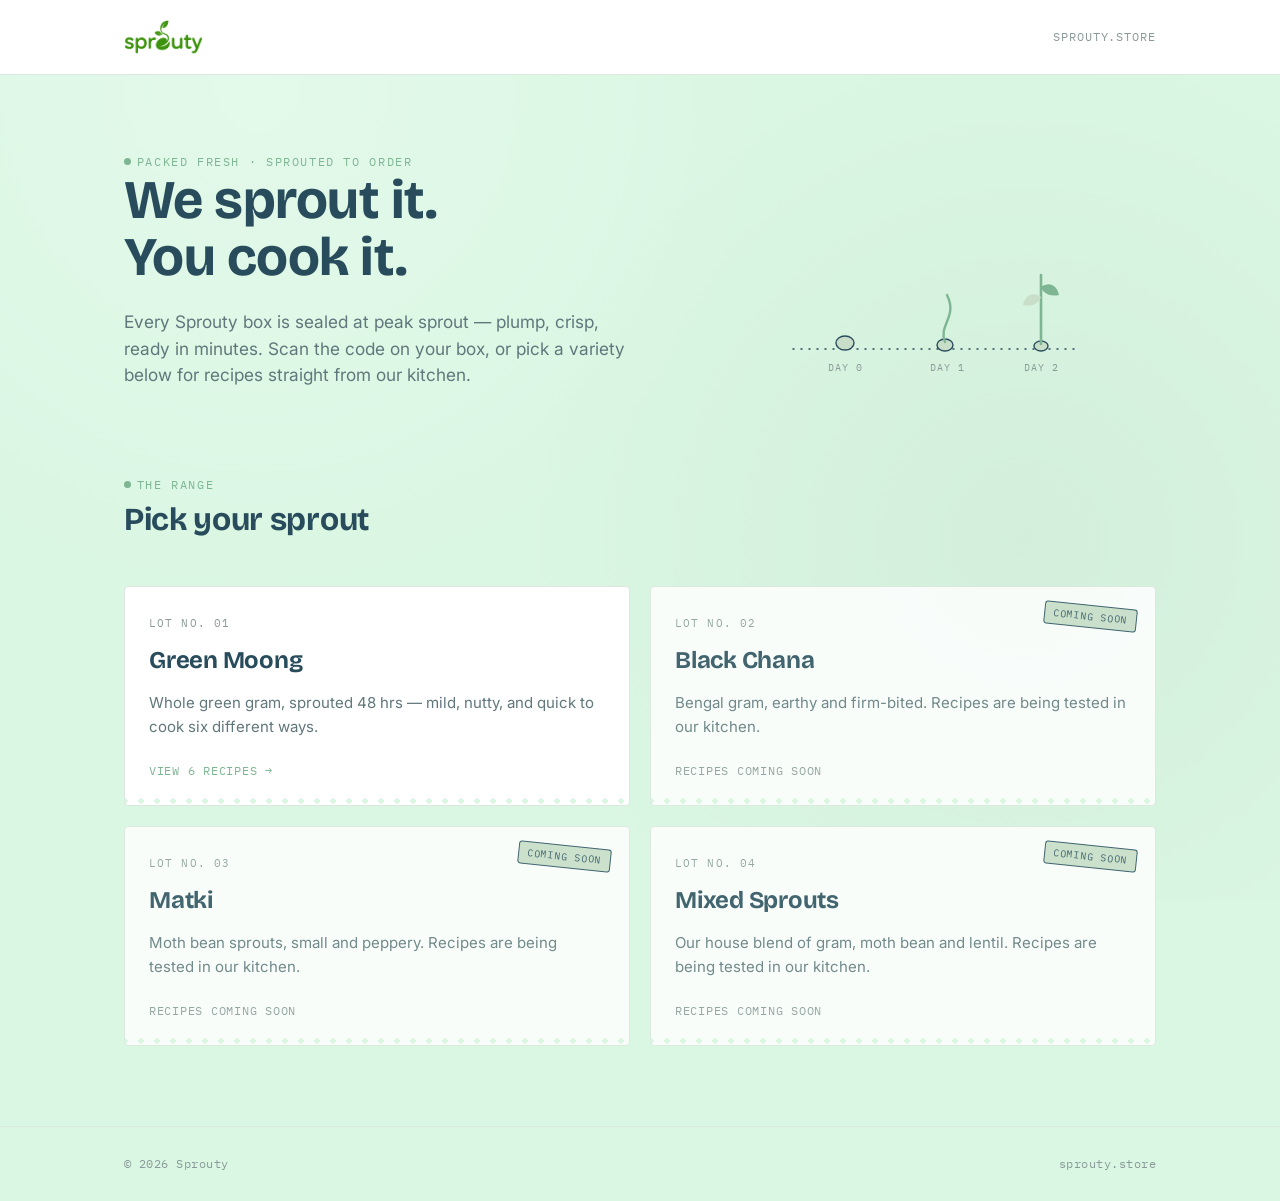
==== index.html @ 5dbc137a "Initial commit of Sprouty website Co-Authored-By: Claude Sonnet 5 <noreply@anthropic.com>" ====
<!doctype html>
<html lang="en">
<head>
<meta charset="utf-8">
<meta name="viewport" content="width=device-width, initial-scale=1">
<title>Sprouty — Fresh Sprouts, Simple Recipes</title>
<meta name="description" content="Sprouty packs living, ready-to-cook sprouts. Pick a variety to find recipes straight from our kitchen.">
<link rel="icon" href="asset/img/favicon.ico" sizes="any">
<link rel="icon" type="image/png" sizes="16x16" href="asset/img/favicon-16x16.png">
<link rel="icon" type="image/png" sizes="32x32" href="asset/img/favicon-32x32.png">
<link rel="icon" type="image/png" sizes="192x192" href="asset/img/favicon-192x192.png">
<link rel="apple-touch-icon" sizes="180x180" href="asset/img/favicon-180x180.png">
<link rel="preconnect" href="https://fonts.googleapis.com">
<link rel="preconnect" href="https://fonts.gstatic.com" crossorigin>
<link href="https://fonts.googleapis.com/css2?family=Bricolage+Grotesque:opsz,wght@12..96,400..800&family=IBM+Plex+Mono:wght@400;600&family=Inter:wght@400;500;600&display=swap" rel="stylesheet">
<link rel="stylesheet" href="css/style.css">
</head>
<body>

<header class="site-header">
  <div class="wrap">
    <a class="brand" href="index.html">
      <img src="asset/img/sprouty_logo.png" alt="Sprouty" class="brand-logo">
    </a>
    <span class="header-tag">sprouty.store</span>
  </div>
</header>

<section class="hero">
  <div class="wrap">
    <div>
      <span class="kicker">Packed fresh · sprouted to order</span>
      <h1>We sprout it.<br>You cook it.</h1>
      <p class="lede">Every Sprouty box is sealed at peak sprout — plump, crisp, ready in minutes. Scan the code on your box, or pick a variety below for recipes straight from our kitchen.</p>
    </div>
    <div class="hero-art">
      <svg viewBox="0 0 320 220" role="img" aria-label="A seed growing into a sprout over three days">
        <line x1="18" y1="182" x2="302" y2="182" stroke="#284c5c" stroke-width="1.5" stroke-dasharray="1 7" stroke-linecap="round"/>

        <ellipse cx="70" cy="176" rx="9" ry="7" fill="#c9dec9" stroke="#284c5c" stroke-width="1.4"/>
        <text x="70" y="204" text-anchor="middle" font-family="IBM Plex Mono, monospace" font-size="10" fill="#8a9a98" letter-spacing="1">DAY 0</text>

        <ellipse cx="170" cy="178" rx="8" ry="6" fill="#c9dec9" stroke="#284c5c" stroke-width="1.4"/>
        <path d="M170,175 C163,158 183,150 172,128" fill="none" stroke="#7eb693" stroke-width="2.4" stroke-linecap="round" class="shoot"/>
        <text x="172" y="204" text-anchor="middle" font-family="IBM Plex Mono, monospace" font-size="10" fill="#8a9a98" letter-spacing="1">DAY 1</text>

        <ellipse cx="266" cy="179" rx="7" ry="5" fill="#c9dec9" stroke="#284c5c" stroke-width="1.4"/>
        <path d="M266,177 C266,150 266,130 266,108" fill="none" stroke="#7eb693" stroke-width="2.6" stroke-linecap="round" class="shoot"/>
        <path d="M266,130 C258,124 250,128 248,138 258,140 264,136 266,130z" fill="#c9dec9"/>
        <path d="M266,120 C274,114 282,118 284,128 274,130 268,126 266,120z" fill="#7eb693"/>
        <text x="266" y="204" text-anchor="middle" font-family="IBM Plex Mono, monospace" font-size="10" fill="#8a9a98" letter-spacing="1">DAY 2</text>
      </svg>
    </div>
  </div>
</section>

<section class="products">
  <div class="wrap">
    <div class="section-head">
      <div>
        <span class="kicker">The range</span>
        <h2>Pick your sprout</h2>
      </div>
    </div>

    <div class="grid">
      <a class="card" href="moong.html">
        <span class="card-eyebrow">Lot No. 01</span>
        <h3>Green Moong</h3>
        <p>Whole green gram, sprouted 48 hrs — mild, nutty, and quick to cook six different ways.</p>
        <span class="card-cta">View 6 recipes →</span>
      </a>

      <div class="card is-soon">
        <span class="stamp">Coming soon</span>
        <span class="card-eyebrow">Lot No. 02</span>
        <h3>Black Chana</h3>
        <p>Bengal gram, earthy and firm-bited. Recipes are being tested in our kitchen.</p>
        <span class="card-cta">Recipes coming soon</span>
      </div>

      <div class="card is-soon">
        <span class="stamp">Coming soon</span>
        <span class="card-eyebrow">Lot No. 03</span>
        <h3>Matki</h3>
        <p>Moth bean sprouts, small and peppery. Recipes are being tested in our kitchen.</p>
        <span class="card-cta">Recipes coming soon</span>
      </div>

      <div class="card is-soon">
        <span class="stamp">Coming soon</span>
        <span class="card-eyebrow">Lot No. 04</span>
        <h3>Mixed Sprouts</h3>
        <p>Our house blend of gram, moth bean and lentil. Recipes are being tested in our kitchen.</p>
        <span class="card-cta">Recipes coming soon</span>
      </div>
    </div>
  </div>
</section>

<footer class="site-footer">
  <div class="wrap">
    <span>© 2026 Sprouty</span>
    <span>sprouty.store</span>
  </div>
</footer>

</body>
</html>
---- css/style.css ----
/* ============================================================
   Sprouty — design tokens
   Identity: seed-packet / kraft-paper packaging label.
   The QR code lives on a physical box, so the whole site borrows
   the visual language of that box: kraft paper, ink stamps,
   perforated tear-edges, stencil-numbered lots.
   ============================================================ */

:root {
  /* color */
  --kraft: #1ecf5529;      /* main page / hero background */
  --kraft-deep: #c9dec9;   /* light-green sections */
  --paper-light: #ffffff;  /* card / header / input bg */
  --ink: #60777c;          /* primary body text */
  --ink-soft: #8a9a98;     /* secondary / muted / placeholder text */
  --moss: #7eb693;         /* primary green: links, primary icons, logo */
  --moss-dark: #284c5c;    /* dark blue-green: headings, important icons, link hover, badge/nav text */
  --sprout: #7eb693;       /* icon accent, aliased to primary green */
  --sprout-light: #c9dec9; /* light green: badge/tag bg, input borders */
  --stamp: #284c5c;        /* "coming soon" badge text/border */
  --line: #dde7df;         /* card / input borders */
  --btn-primary-bg: #f7d568;
  --btn-primary-text: #284c5c;
  --btn-primary-hover-bg: #ebc556;

  /* type */
  --font-display: "Bricolage Grotesque", "Segoe UI", system-ui, sans-serif;
  --font-body: "Inter", "Segoe UI", system-ui, sans-serif;
  --font-mono: "IBM Plex Mono", "Courier New", monospace;

  --container: 1080px;
}

* {
  box-sizing: border-box;
}

html {
  scroll-behavior: smooth;
}

@media (prefers-reduced-motion: reduce) {
  html {
    scroll-behavior: auto;
  }
  * {
    animation-duration: 0.001ms !important;
    animation-iteration-count: 1 !important;
    transition-duration: 0.001ms !important;
  }
}

body {
  margin: 0;
  background: var(--kraft);
  color: var(--ink);
  font-family: var(--font-body);
  font-size: 16px;
  line-height: 1.55;
  -webkit-font-smoothing: antialiased;
}

/* subtle kraft-paper texture via layered gradients, no image assets */
body {
  background-image:
    radial-gradient(circle at 20% 10%, rgba(255, 255, 255, 0.25), transparent 40%),
    radial-gradient(circle at 80% 60%, rgba(0, 0, 0, 0.03), transparent 45%);
  background-attachment: fixed;
}

h1, h2, h3 {
  font-family: var(--font-display);
  color: var(--moss-dark);
  margin: 0 0 0.4em;
  letter-spacing: -0.01em;
}

p {
  margin: 0 0 1em;
}

a {
  color: inherit;
}

.wrap {
  max-width: var(--container);
  margin: 0 auto;
  padding: 0 24px;
}

/* --- kicker / stamp labels --- */
.kicker {
  display: inline-flex;
  align-items: center;
  gap: 0.5em;
  font-family: var(--font-mono);
  font-size: 0.72rem;
  letter-spacing: 0.14em;
  text-transform: uppercase;
  color: var(--moss);
}

.kicker::before {
  content: "";
  width: 7px;
  height: 7px;
  border-radius: 50%;
  background: var(--sprout);
  flex-shrink: 0;
}

/* --- header --- */
.site-header {
  background: var(--paper-light);
  border-bottom: 1px solid var(--line);
}

.site-header .wrap {
  display: flex;
  align-items: center;
  justify-content: space-between;
  padding-top: 20px;
  padding-bottom: 20px;
  gap: 16px;
}

.brand {
  display: flex;
  align-items: center;
  gap: 10px;
  text-decoration: none;
  font-family: var(--font-display);
  font-weight: 700;
  font-size: 1.35rem;
  color: var(--moss);
}

.brand-logo {
  height: 34px;
  width: auto;
  flex-shrink: 0;
}

.header-tag {
  font-family: var(--font-mono);
  font-size: 0.72rem;
  letter-spacing: 0.08em;
  color: var(--ink-soft);
  text-transform: uppercase;
}

.back-link {
  display: inline-flex;
  align-items: center;
  gap: 6px;
  text-decoration: none;
  font-family: var(--font-mono);
  font-size: 0.8rem;
  letter-spacing: 0.06em;
  text-transform: uppercase;
  color: var(--moss);
  border-bottom: 1px solid transparent;
}

.back-link:hover,
.back-link:focus-visible {
  color: var(--moss-dark);
  border-color: var(--moss-dark);
}

/* --- focus visibility --- */
a:focus-visible,
button:focus-visible {
  outline: 2px solid var(--moss-dark);
  outline-offset: 3px;
}

/* --- hero --- */
.hero {
  padding: 72px 0 56px;
}

.hero .wrap {
  display: grid;
  grid-template-columns: 1.1fr 0.9fr;
  gap: 48px;
  align-items: center;
}

.hero h1 {
  font-size: clamp(2.2rem, 4.5vw, 3.4rem);
  line-height: 1.06;
  max-width: 12ch;
}

.hero p.lede {
  font-size: 1.08rem;
  color: var(--ink);
  max-width: 46ch;
  margin-top: 18px;
}

.hero-art {
  display: flex;
  justify-content: center;
}

.hero-art svg {
  width: min(100%, 320px);
  height: auto;
}

/* growth wobble on the hero mark, off by default reduced-motion */
.hero-art .shoot {
  transform-origin: bottom center;
  animation: sway 6s ease-in-out infinite;
}

@keyframes sway {
  0%, 100% { transform: rotate(-1.5deg); }
  50% { transform: rotate(1.5deg); }
}

/* --- section label row --- */
.section-head {
  display: flex;
  align-items: baseline;
  justify-content: space-between;
  gap: 16px;
  margin-bottom: 28px;
  flex-wrap: wrap;
}

.section-head h2 {
  font-size: clamp(1.5rem, 3vw, 2rem);
}

/* --- product grid --- */
.products {
  padding: 8px 0 80px;
}

.grid {
  display: grid;
  grid-template-columns: repeat(2, 1fr);
  gap: 20px;
}

.card {
  position: relative;
  background: var(--paper-light);
  border-radius: 4px;
  padding: 28px 24px 24px;
  text-decoration: none;
  color: var(--ink);
  display: flex;
  flex-direction: column;
  gap: 10px;
  min-height: 220px;
  transition: transform 0.18s ease, box-shadow 0.18s ease, border-color 0.18s ease;
  border: 1px solid var(--line);
}

/* perforated tear-edge along the bottom of every card, the site's
   recurring signature motif borrowed from a seed-packet flap */
.card::after {
  content: "";
  position: absolute;
  left: 0;
  right: 0;
  bottom: -1px;
  height: 10px;
  background-image: radial-gradient(circle, var(--kraft) 2.6px, transparent 2.7px);
  background-size: 16px 16px;
  background-position: 8px center;
}

a.card:hover,
a.card:focus-visible {
  transform: translateY(-3px);
  border-color: var(--moss-dark);
  box-shadow: 0 10px 24px rgba(96, 119, 124, 0.14);
}

a.card:hover .card-cta,
a.card:focus-visible .card-cta {
  color: var(--moss-dark);
}

.card-eyebrow {
  font-family: var(--font-mono);
  font-size: 0.7rem;
  letter-spacing: 0.1em;
  text-transform: uppercase;
  color: var(--ink-soft);
}

.card h3 {
  font-size: 1.5rem;
  margin-bottom: 2px;
}

.card p {
  color: var(--ink);
  font-size: 0.94rem;
  margin-bottom: 0;
}

.card-cta {
  margin-top: auto;
  font-family: var(--font-mono);
  font-size: 0.78rem;
  letter-spacing: 0.06em;
  text-transform: uppercase;
  color: var(--moss);
  padding-top: 12px;
}

.card.is-soon {
  color: var(--ink-soft);
  cursor: default;
  opacity: 0.85;
}

.card.is-soon .card-cta {
  color: var(--ink-soft);
}

.stamp {
  position: absolute;
  top: 18px;
  right: 18px;
  background: var(--sprout-light);
  border: 1.5px solid var(--stamp);
  color: var(--stamp);
  font-family: var(--font-mono);
  font-size: 0.62rem;
  letter-spacing: 0.08em;
  text-transform: uppercase;
  padding: 3px 8px;
  border-radius: 3px;
  transform: rotate(6deg);
}

/* --- footer --- */
.site-footer {
  border-top: 1px solid var(--line);
  padding: 28px 0;
}

.site-footer .wrap {
  display: flex;
  justify-content: space-between;
  align-items: center;
  flex-wrap: wrap;
  gap: 10px;
  font-family: var(--font-mono);
  font-size: 0.76rem;
  letter-spacing: 0.04em;
  color: var(--ink-soft);
}

/* ============================================================
   Moong recipe page
   ============================================================ */

.page-intro {
  padding: 44px 0 8px;
}

.page-intro h1 {
  font-size: clamp(2rem, 4vw, 2.8rem);
  max-width: 16ch;
}

.page-intro p.lede {
  color: var(--ink);
  max-width: 56ch;
  font-size: 1.05rem;
}

/* quick-jump strip */
.jumpnav {
  position: sticky;
  top: 0;
  z-index: 5;
  border-top: 1px solid var(--line);
  border-bottom: 1px solid var(--line);
  padding: 12px 0;
  margin: 24px 0 8px;
}

.jumpnav .wrap {
  display: flex;
  gap: 10px;
  overflow-x: auto;
  scrollbar-width: thin;
  padding-bottom: 2px;
}

.jumpnav a {
  flex-shrink: 0;
  display: inline-flex;
  align-items: center;
  gap: 8px;
  font-family: var(--font-mono);
  font-size: 0.76rem;
  letter-spacing: 0.04em;
  text-transform: uppercase;
  text-decoration: none;
  color: var(--moss-dark);
  background: var(--paper-light);
  border: 1px solid var(--line);
  border-radius: 999px;
  padding: 7px 14px 7px 10px;
  scroll-snap-align: start;
}

.jumpnav a:hover,
.jumpnav a:focus-visible {
  color: var(--moss);
  background: var(--sprout-light);
  border-color: var(--moss);
}

.jumpnav .num {
  font-weight: 700;
  color: var(--sprout);
}

/* recipe sections */
.recipe {
  padding: 56px 0;
  border-bottom: 1px dashed var(--line);
  scroll-margin-top: 64px;
}

.recipe:nth-of-type(odd) {
  background: white;
}

.recipe:nth-of-type(even) {
  background: white;
}

.recipe-head {
  display: flex;
  align-items: flex-start;
  gap: 18px;
  margin-bottom: 28px;
}

.recipe-icon {
  width: 56px;
  height: 56px;
  flex-shrink: 0;
  border-radius: 50%;
  background: var(--paper-light);
  border: 1px solid var(--line);
  display: flex;
  align-items: center;
  justify-content: center;
}

.recipe-icon svg {
  width: 30px;
  height: 30px;
}

.recipe-head .kicker {
  margin-bottom: 6px;
}

.recipe-head h2 {
  font-size: clamp(1.4rem, 3vw, 1.9rem);
}

.recipe-body {
  display: grid;
  grid-template-columns: 0.85fr 1.15fr;
  gap: 40px;
}

.recipe-body h3 {
  font-family: var(--font-mono);
  font-size: 0.78rem;
  letter-spacing: 0.1em;
  text-transform: uppercase;
  color: var(--ink-soft);
  margin-bottom: 14px;
}

.ingredients ul {
  list-style: none;
  margin: 0;
  padding: 0;
  display: flex;
  flex-direction: column;
  gap: 9px;
}

.ingredients li {
  position: relative;
  padding-left: 20px;
  font-size: 0.96rem;
}

.ingredients li::before {
  content: "";
  position: absolute;
  left: 0;
  top: 0.5em;
  width: 7px;
  height: 7px;
  background: var(--sprout);
  border-radius: 1px;
  transform: rotate(45deg);
}

.method ol {
  margin: 0;
  padding: 0;
  list-style: none;
  counter-reset: step;
  display: flex;
  flex-direction: column;
  gap: 14px;
}

.method li {
  counter-increment: step;
  position: relative;
  padding-left: 34px;
  font-size: 0.98rem;
}

.method li::before {
  content: counter(step, decimal-leading-zero);
  position: absolute;
  left: 0;
  top: -1px;
  font-family: var(--font-mono);
  font-size: 0.74rem;
  color: var(--moss);
  border: 1px solid var(--moss);
  border-radius: 50%;
  width: 22px;
  height: 22px;
  display: flex;
  align-items: center;
  justify-content: center;
}

/* ============================================================
   Responsive
   ============================================================ */

@media (max-width: 780px) {
  .hero .wrap {
    grid-template-columns: 1fr;
    gap: 28px;
  }

  .hero-art {
    order: -1;
  }

  .hero-art svg {
    width: 200px;
  }

  .grid {
    grid-template-columns: 1fr;
  }

  .recipe-body {
    grid-template-columns: 1fr;
    gap: 24px;
  }
}

@media (max-width: 480px) {
  .site-header .wrap {
    padding-top: 16px;
    padding-bottom: 16px;
  }

  .hero {
    padding: 44px 0 36px;
  }

  .recipe {
    padding: 40px 0;
  }
}
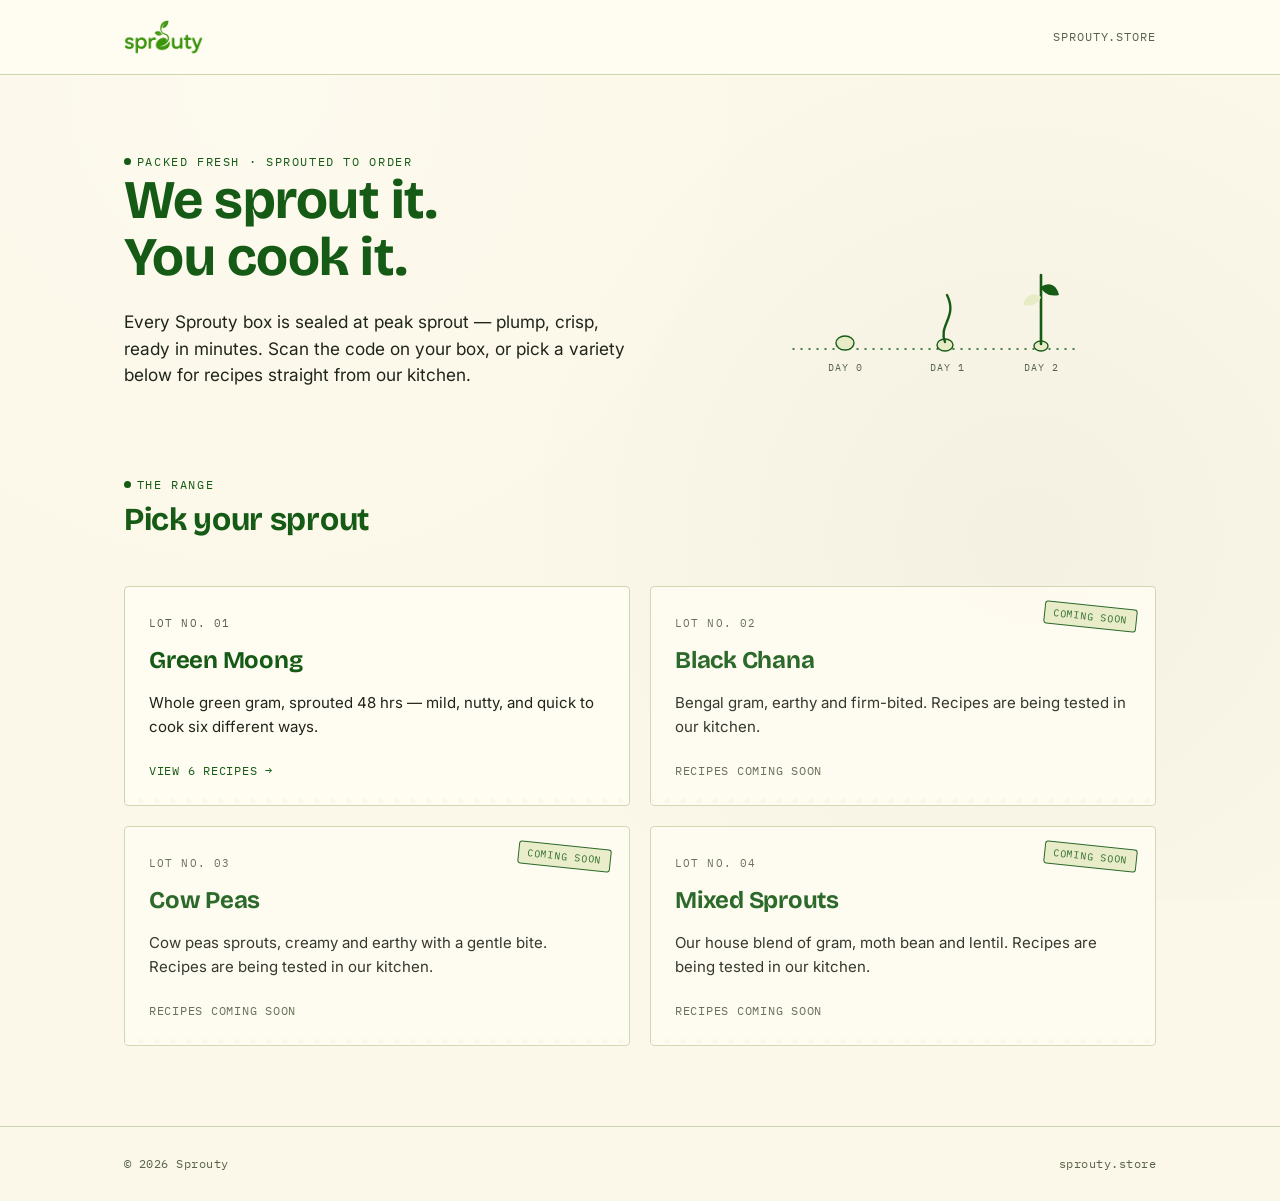
==== commit b7e88977: "Website coloring combo and Moong sprout  details" ====
--- a/index.html
+++ b/index.html
@@ -35,20 +35,20 @@
     </div>
     <div class="hero-art">
       <svg viewBox="0 0 320 220" role="img" aria-label="A seed growing into a sprout over three days">
-        <line x1="18" y1="182" x2="302" y2="182" stroke="#284c5c" stroke-width="1.5" stroke-dasharray="1 7" stroke-linecap="round"/>
+        <line x1="18" y1="182" x2="302" y2="182" stroke="var(--moss)" stroke-width="1.5" stroke-dasharray="1 7" stroke-linecap="round"/>
 
-        <ellipse cx="70" cy="176" rx="9" ry="7" fill="#c9dec9" stroke="#284c5c" stroke-width="1.4"/>
-        <text x="70" y="204" text-anchor="middle" font-family="IBM Plex Mono, monospace" font-size="10" fill="#8a9a98" letter-spacing="1">DAY 0</text>
+        <ellipse cx="70" cy="176" rx="9" ry="7" fill="var(--sprout-light)" stroke="var(--moss)" stroke-width="1.4"/>
+        <text x="70" y="204" text-anchor="middle" font-family="IBM Plex Mono, monospace" font-size="10" fill="var(--ink-soft)" letter-spacing="1">DAY 0</text>
 
-        <ellipse cx="170" cy="178" rx="8" ry="6" fill="#c9dec9" stroke="#284c5c" stroke-width="1.4"/>
-        <path d="M170,175 C163,158 183,150 172,128" fill="none" stroke="#7eb693" stroke-width="2.4" stroke-linecap="round" class="shoot"/>
-        <text x="172" y="204" text-anchor="middle" font-family="IBM Plex Mono, monospace" font-size="10" fill="#8a9a98" letter-spacing="1">DAY 1</text>
+        <ellipse cx="170" cy="178" rx="8" ry="6" fill="var(--sprout-light)" stroke="var(--moss)" stroke-width="1.4"/>
+        <path d="M170,175 C163,158 183,150 172,128" fill="none" stroke="var(--sprout)" stroke-width="2.4" stroke-linecap="round" class="shoot"/>
+        <text x="172" y="204" text-anchor="middle" font-family="IBM Plex Mono, monospace" font-size="10" fill="var(--ink-soft)" letter-spacing="1">DAY 1</text>
 
-        <ellipse cx="266" cy="179" rx="7" ry="5" fill="#c9dec9" stroke="#284c5c" stroke-width="1.4"/>
-        <path d="M266,177 C266,150 266,130 266,108" fill="none" stroke="#7eb693" stroke-width="2.6" stroke-linecap="round" class="shoot"/>
-        <path d="M266,130 C258,124 250,128 248,138 258,140 264,136 266,130z" fill="#c9dec9"/>
-        <path d="M266,120 C274,114 282,118 284,128 274,130 268,126 266,120z" fill="#7eb693"/>
-        <text x="266" y="204" text-anchor="middle" font-family="IBM Plex Mono, monospace" font-size="10" fill="#8a9a98" letter-spacing="1">DAY 2</text>
+        <ellipse cx="266" cy="179" rx="7" ry="5" fill="var(--sprout-light)" stroke="var(--moss)" stroke-width="1.4"/>
+        <path d="M266,177 C266,150 266,130 266,108" fill="none" stroke="var(--sprout)" stroke-width="2.6" stroke-linecap="round" class="shoot"/>
+        <path d="M266,130 C258,124 250,128 248,138 258,140 264,136 266,130z" fill="var(--sprout-light)"/>
+        <path d="M266,120 C274,114 282,118 284,128 274,130 268,126 266,120z" fill="var(--sprout)"/>
+        <text x="266" y="204" text-anchor="middle" font-family="IBM Plex Mono, monospace" font-size="10" fill="var(--ink-soft)" letter-spacing="1">DAY 2</text>
       </svg>
     </div>
   </div>
@@ -82,8 +82,8 @@
       <div class="card is-soon">
         <span class="stamp">Coming soon</span>
         <span class="card-eyebrow">Lot No. 03</span>
-        <h3>Matki</h3>
-        <p>Moth bean sprouts, small and peppery. Recipes are being tested in our kitchen.</p>
+        <h3>Cow Peas</h3>
+        <p>Cow peas sprouts, creamy and earthy with a gentle bite. Recipes are being tested in our kitchen.</p>
         <span class="card-cta">Recipes coming soon</span>
       </div>
 
--- a/css/style.css
+++ b/css/style.css
@@ -8,20 +8,20 @@
 
 :root {
   /* color */
-  --kraft: #1ecf5529;      /* main page / hero background */
-  --kraft-deep: #c9dec9;   /* light-green sections */
-  --paper-light: #ffffff;  /* card / header / input bg */
-  --ink: #60777c;          /* primary body text */
-  --ink-soft: #8a9a98;     /* secondary / muted / placeholder text */
-  --moss: #7eb693;         /* primary green: links, primary icons, logo */
-  --moss-dark: #284c5c;    /* dark blue-green: headings, important icons, link hover, badge/nav text */
-  --sprout: #7eb693;       /* icon accent, aliased to primary green */
-  --sprout-light: #c9dec9; /* light green: badge/tag bg, input borders */
-  --stamp: #284c5c;        /* "coming soon" badge text/border */
-  --line: #dde7df;         /* card / input borders */
-  --btn-primary-bg: #f7d568;
-  --btn-primary-text: #284c5c;
-  --btn-primary-hover-bg: #ebc556;
+  --kraft: #fcf8e9;        /* main page / hero background */
+  --kraft-deep: #e8ecc6;   /* light-green sections */
+  --paper-light: #fffcf2;  /* card / header / input bg */
+  --ink: #20251c;          /* primary body text */
+  --ink-soft: #59634b;     /* secondary / muted / placeholder text */
+  --moss: #155b16;         /* primary green: headings, links, icons, logo */
+  --moss-dark: #0d4612;    /* dark green: hover and focus states */
+  --sprout: #155b16;       /* icon accent, aliased to primary green */
+  --sprout-light: #e8ecc6; /* light green: badge/tag bg, input borders */
+  --stamp: #155b16;        /* "coming soon" badge text/border */
+  --line: #cdd5af;         /* card / input borders */
+  --btn-primary-bg: #155b16;
+  --btn-primary-text: #fffcf2;
+  --btn-primary-hover-bg: #0d4612;
 
   /* type */
   --font-display: "Bricolage Grotesque", "Segoe UI", system-ui, sans-serif;
@@ -70,7 +70,7 @@
 
 h1, h2, h3 {
   font-family: var(--font-display);
-  color: var(--moss-dark);
+  color: var(--moss);
   margin: 0 0 0.4em;
   letter-spacing: -0.01em;
 }
@@ -280,7 +280,7 @@
 a.card:focus-visible {
   transform: translateY(-3px);
   border-color: var(--moss-dark);
-  box-shadow: 0 10px 24px rgba(96, 119, 124, 0.14);
+  box-shadow: 0 10px 24px rgba(21, 91, 22, 0.14);
 }
 
 a.card:hover .card-cta,
@@ -320,7 +320,7 @@
 .card.is-soon {
   color: var(--ink-soft);
   cursor: default;
-  opacity: 0.85;
+  opacity: 0.9;
 }
 
 .card.is-soon .card-cta {
@@ -385,6 +385,7 @@
   position: sticky;
   top: 0;
   z-index: 5;
+  background: var(--kraft);
   border-top: 1px solid var(--line);
   border-bottom: 1px solid var(--line);
   padding: 12px 0;
@@ -437,11 +438,11 @@
 }
 
 .recipe:nth-of-type(odd) {
-  background: white;
+  background: var(--paper-light);
 }
 
 .recipe:nth-of-type(even) {
-  background: white;
+  background: var(--kraft);
 }
 
 .recipe-head {
@@ -474,6 +475,24 @@
 
 .recipe-head h2 {
   font-size: clamp(1.4rem, 3vw, 1.9rem);
+}
+
+.recipe-image {
+  display: block;
+  width: min(100%, 760px);
+  margin: 0 auto clamp(28px, 4vw, 40px);
+  border: 1px solid var(--line);
+  border-radius: 18px;
+  overflow: hidden;
+  box-shadow: 0 12px 28px rgba(21, 91, 22, 0.1);
+}
+
+.recipe-image img {
+  display: block;
+  width: 100%;
+  aspect-ratio: 3 / 2;
+  object-fit: cover;
+  height: auto;
 }
 
 .recipe-body {
@@ -578,6 +597,11 @@
     grid-template-columns: 1fr;
     gap: 24px;
   }
+
+  .jumpnav .wrap {
+    overflow-x: visible;
+    flex-wrap: wrap;
+  }
 }
 
 @media (max-width: 480px) {
@@ -593,4 +617,9 @@
   .recipe {
     padding: 40px 0;
   }
-}
+
+  .recipe-image {
+    width: 100%;
+    border-radius: 14px;
+  }
+}
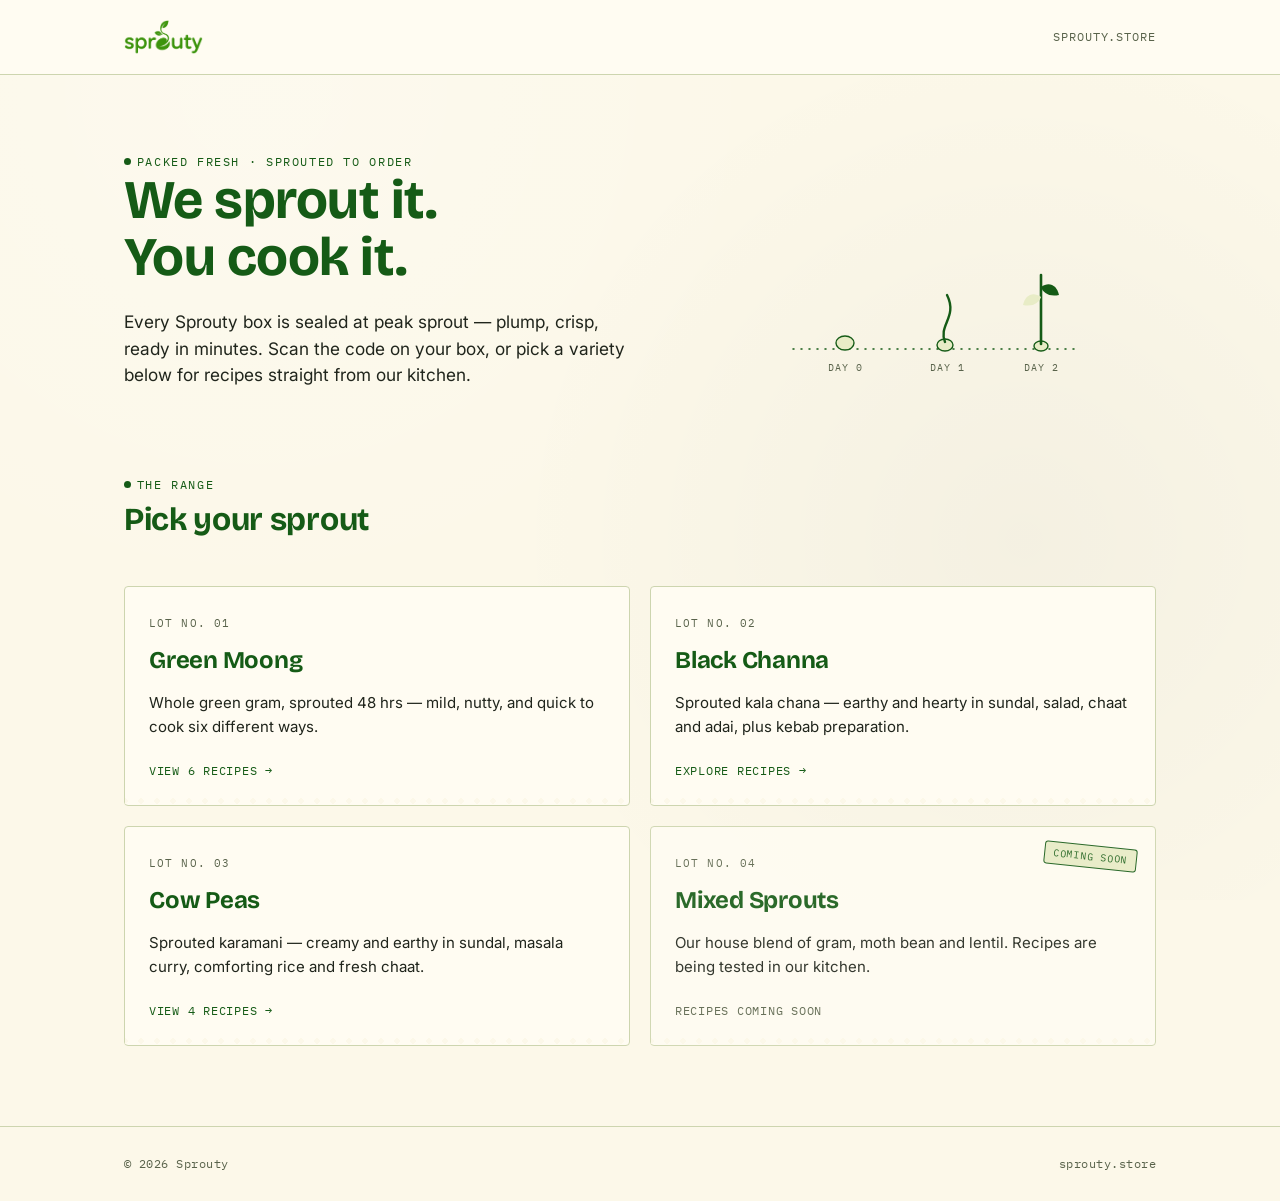
==== commit fca4e4c5: "Moong, Black channa and Cowpeas recipies updates" ====
--- a/index.html
+++ b/index.html
@@ -64,28 +64,26 @@
     </div>
 
     <div class="grid">
-      <a class="card" href="moong.html">
+      <a class="card" href="moong/">
         <span class="card-eyebrow">Lot No. 01</span>
         <h3>Green Moong</h3>
         <p>Whole green gram, sprouted 48 hrs — mild, nutty, and quick to cook six different ways.</p>
         <span class="card-cta">View 6 recipes →</span>
       </a>
 
-      <div class="card is-soon">
-        <span class="stamp">Coming soon</span>
+      <a class="card" href="black-channa/">
         <span class="card-eyebrow">Lot No. 02</span>
-        <h3>Black Chana</h3>
-        <p>Bengal gram, earthy and firm-bited. Recipes are being tested in our kitchen.</p>
-        <span class="card-cta">Recipes coming soon</span>
-      </div>
+        <h3>Black Channa</h3>
+        <p>Sprouted kala chana — earthy and hearty in sundal, salad, chaat and adai, plus kebab preparation.</p>
+        <span class="card-cta">Explore recipes →</span>
+      </a>
 
-      <div class="card is-soon">
-        <span class="stamp">Coming soon</span>
+      <a class="card" href="cow-peas/">
         <span class="card-eyebrow">Lot No. 03</span>
         <h3>Cow Peas</h3>
-        <p>Cow peas sprouts, creamy and earthy with a gentle bite. Recipes are being tested in our kitchen.</p>
-        <span class="card-cta">Recipes coming soon</span>
-      </div>
+        <p>Sprouted karamani — creamy and earthy in sundal, masala curry, comforting rice and fresh chaat.</p>
+        <span class="card-cta">View 4 recipes →</span>
+      </a>
 
       <div class="card is-soon">
         <span class="stamp">Coming soon</span>
--- a/css/style.css
+++ b/css/style.css
@@ -547,6 +547,16 @@
   gap: 14px;
 }
 
+.method ol + h3 {
+  margin-top: 28px;
+}
+
+.ingredients h4 {
+  margin: 22px 0 12px;
+  color: var(--ink-soft);
+  font-size: 0.9rem;
+}
+
 .method li {
   counter-increment: step;
   position: relative;
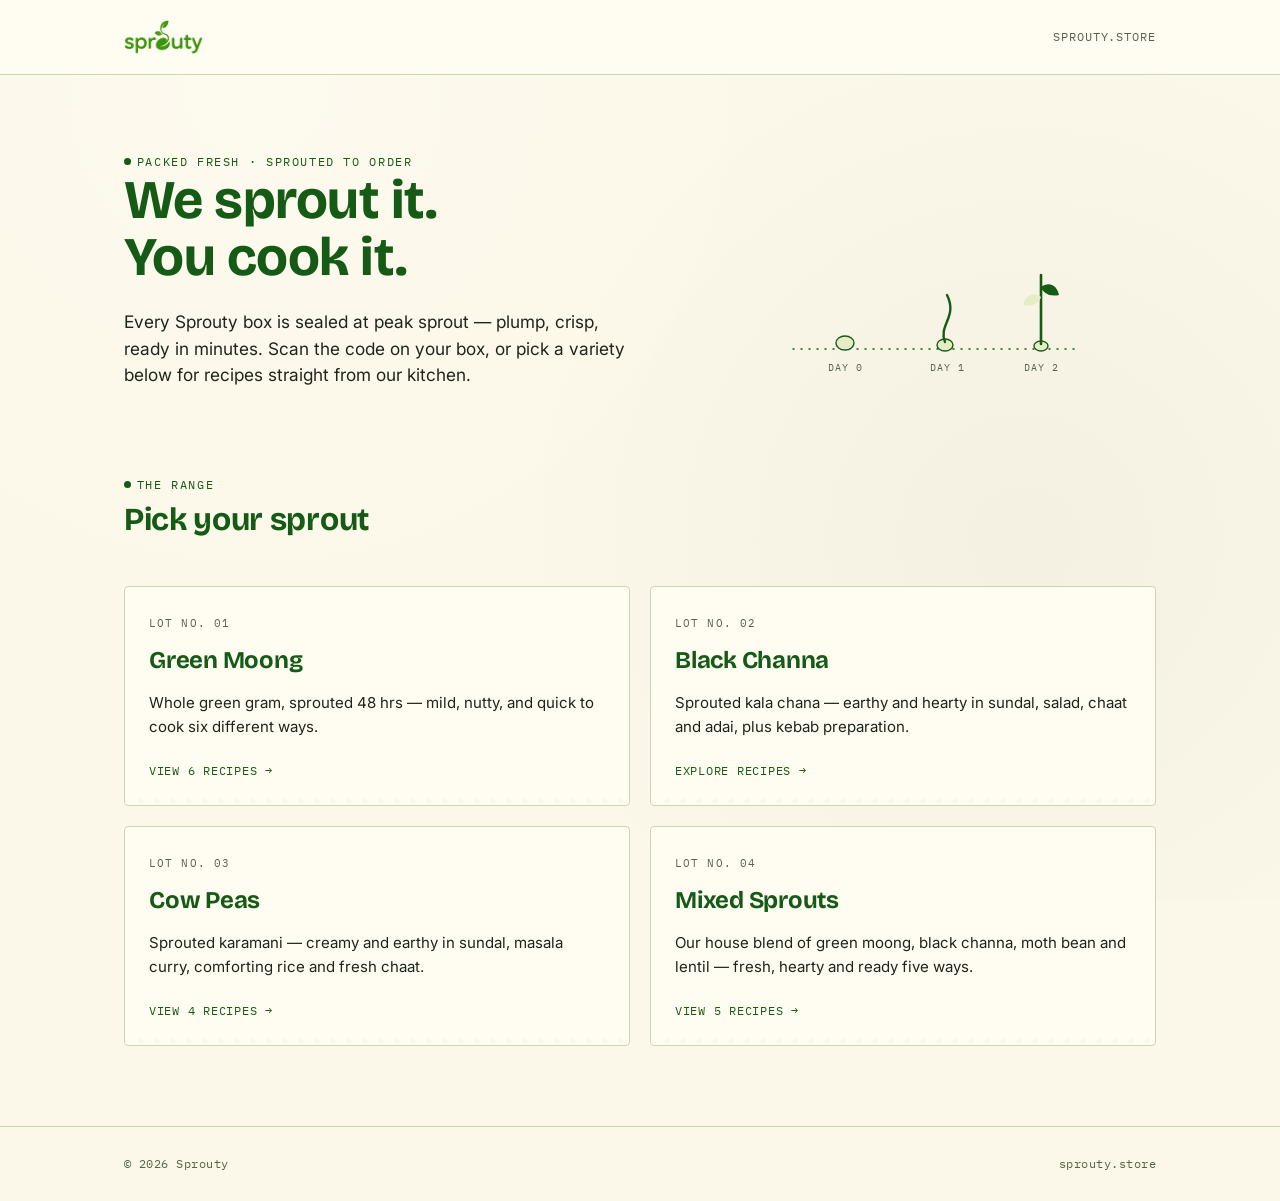
==== commit 8fff7a1e: "Add mixed sprouts recipes and images" ====
--- a/index.html
+++ b/index.html
@@ -85,13 +85,12 @@
         <span class="card-cta">View 4 recipes →</span>
       </a>
 
-      <div class="card is-soon">
-        <span class="stamp">Coming soon</span>
+      <a class="card" href="mixed-sprouts/">
         <span class="card-eyebrow">Lot No. 04</span>
         <h3>Mixed Sprouts</h3>
-        <p>Our house blend of gram, moth bean and lentil. Recipes are being tested in our kitchen.</p>
-        <span class="card-cta">Recipes coming soon</span>
-      </div>
+        <p>Our house blend of green moong, black channa, moth bean and lentil — fresh, hearty and ready five ways.</p>
+        <span class="card-cta">View 5 recipes →</span>
+      </a>
     </div>
   </div>
 </section>
